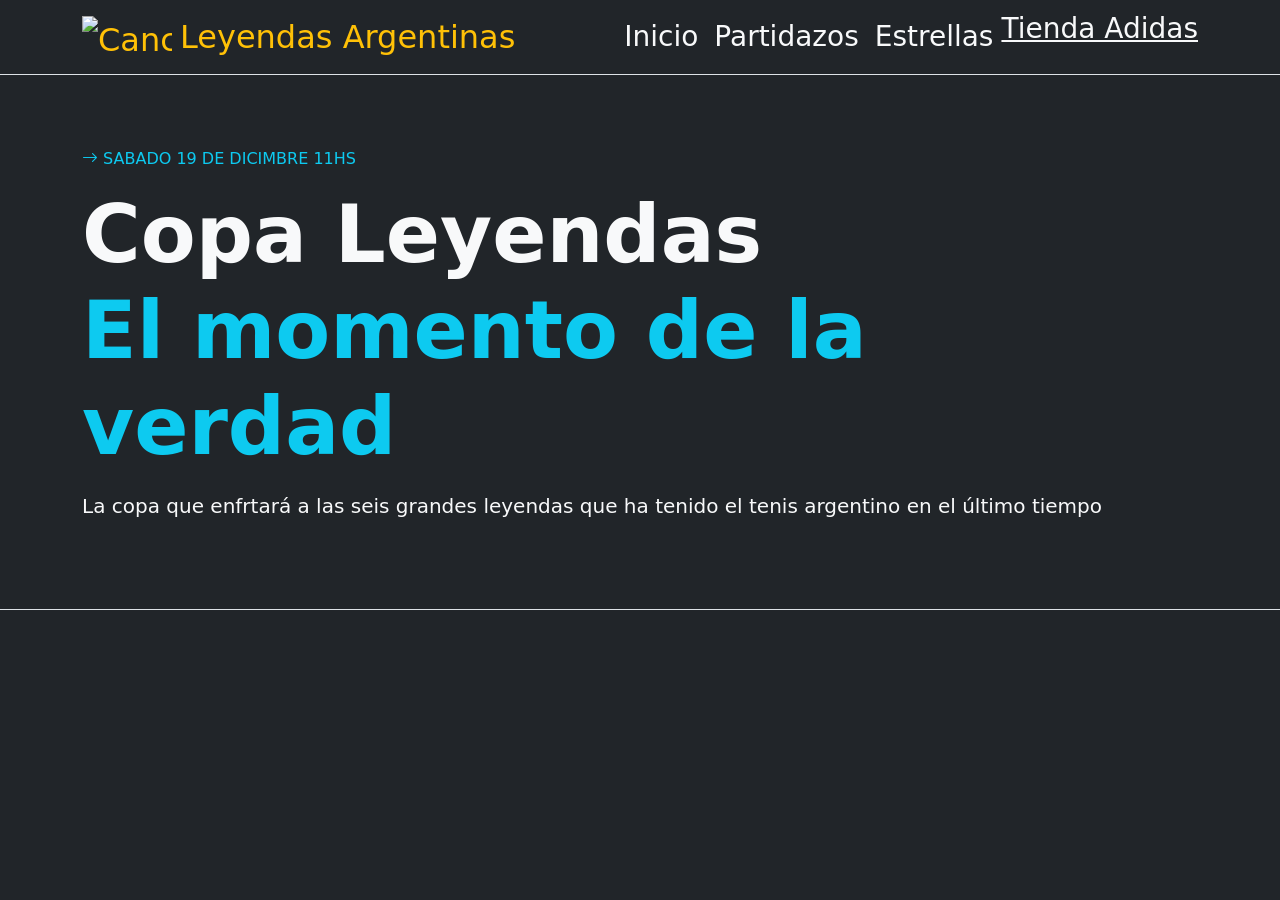
==== index.html @ 6a98c850 "version" ====
<!DOCTYPE html>
<html lang="en">
<head>
    <meta charset="UTF-8">
    <meta name="viewport" content="width=device-width, initial-scale=1.0">
    <title>Document</title>

    <link rel="stylesheet" href="https://cdn.jsdelivr.net/npm/bootstrap@5.3.9/dist/css/bootstrap.min.css">

   <link rel="stylesheet" href="https://cdn.jsdelivr.net/npm/bootstrap-icons@1.13.2/font/bootstrap-icons.min.css">

    <script src="https://cdn.jsdelivr.net/npm/bootstrap@5.3.9/dist/js/bootstrap.bundle.min.js"></script>



    <link rel="stylesheet" href="css/estilos.css">
</head>


<body class="bg-dark">
    <nav class=" fs-3 navbar navbar-expand-lg border-bottom ">

        <div class="container">
            <a  id="leyendas"  class="fs-2 text-warning navbar-brand  d-flex align-items-center gap-2"href="#">
                <img src="img/canchita.jpg" alt="Cancha de tenis de Copa Leyendas" width="90" height="42">
                Leyendas Argentinas
            </a>
             <button
          class="navbar-toggler"
          type="button"
          data-bs-toggle="collapse"
          data-bs-target="#mi-menu"
        >
          <span class="navbar-toggler-icon"></span>
        </button>

        <div class=" collapse navbar-collapse" id="mi-menu">
          <ul class="navbar-nav ms-auto">
            <li class="nav-item">
              <a class="nav-link active text-light" href="#">Inicio</a>
            </li>
            <li class="nav-item">
              <a class="nav-link text-light" href="#contexto">Partidazos</a>
            </li>
            <li class="nav-item text-light">
              <a class="nav-link text-light" href="#detalles-tenista">Estrellas</a>
            </li>
            <li class="nav-item">
                <a class="text-light" href="https://www.adidas.com.ar/tenis" target="_blank">Tienda Adidas</a>
            </li>
          </ul>
        </div>




        </div>
    </nav>

    <header class="border-bottom h-100 py-5 mb-5">
        <div class="container py-4 text-light">
            <p class="text-uppercase text-info"><i class="bi bi-arrow-right"></i> Sabado 19 de Dicimbre 11hs</p>
            <h1 class=" display-1 fw-bold mb-3 ">Copa Leyendas<span class="d-block text-info">El momento de la verdad</span></h1>
            <p class="lead" mb-0>La copa que enfrtará a las seis grandes leyendas que ha tenido el tenis argentino en el último tiempo</p>
        </div>

    </header>

    <main>




    </main>


    <script src="js/codigo.js"></script>
</body>
</html>
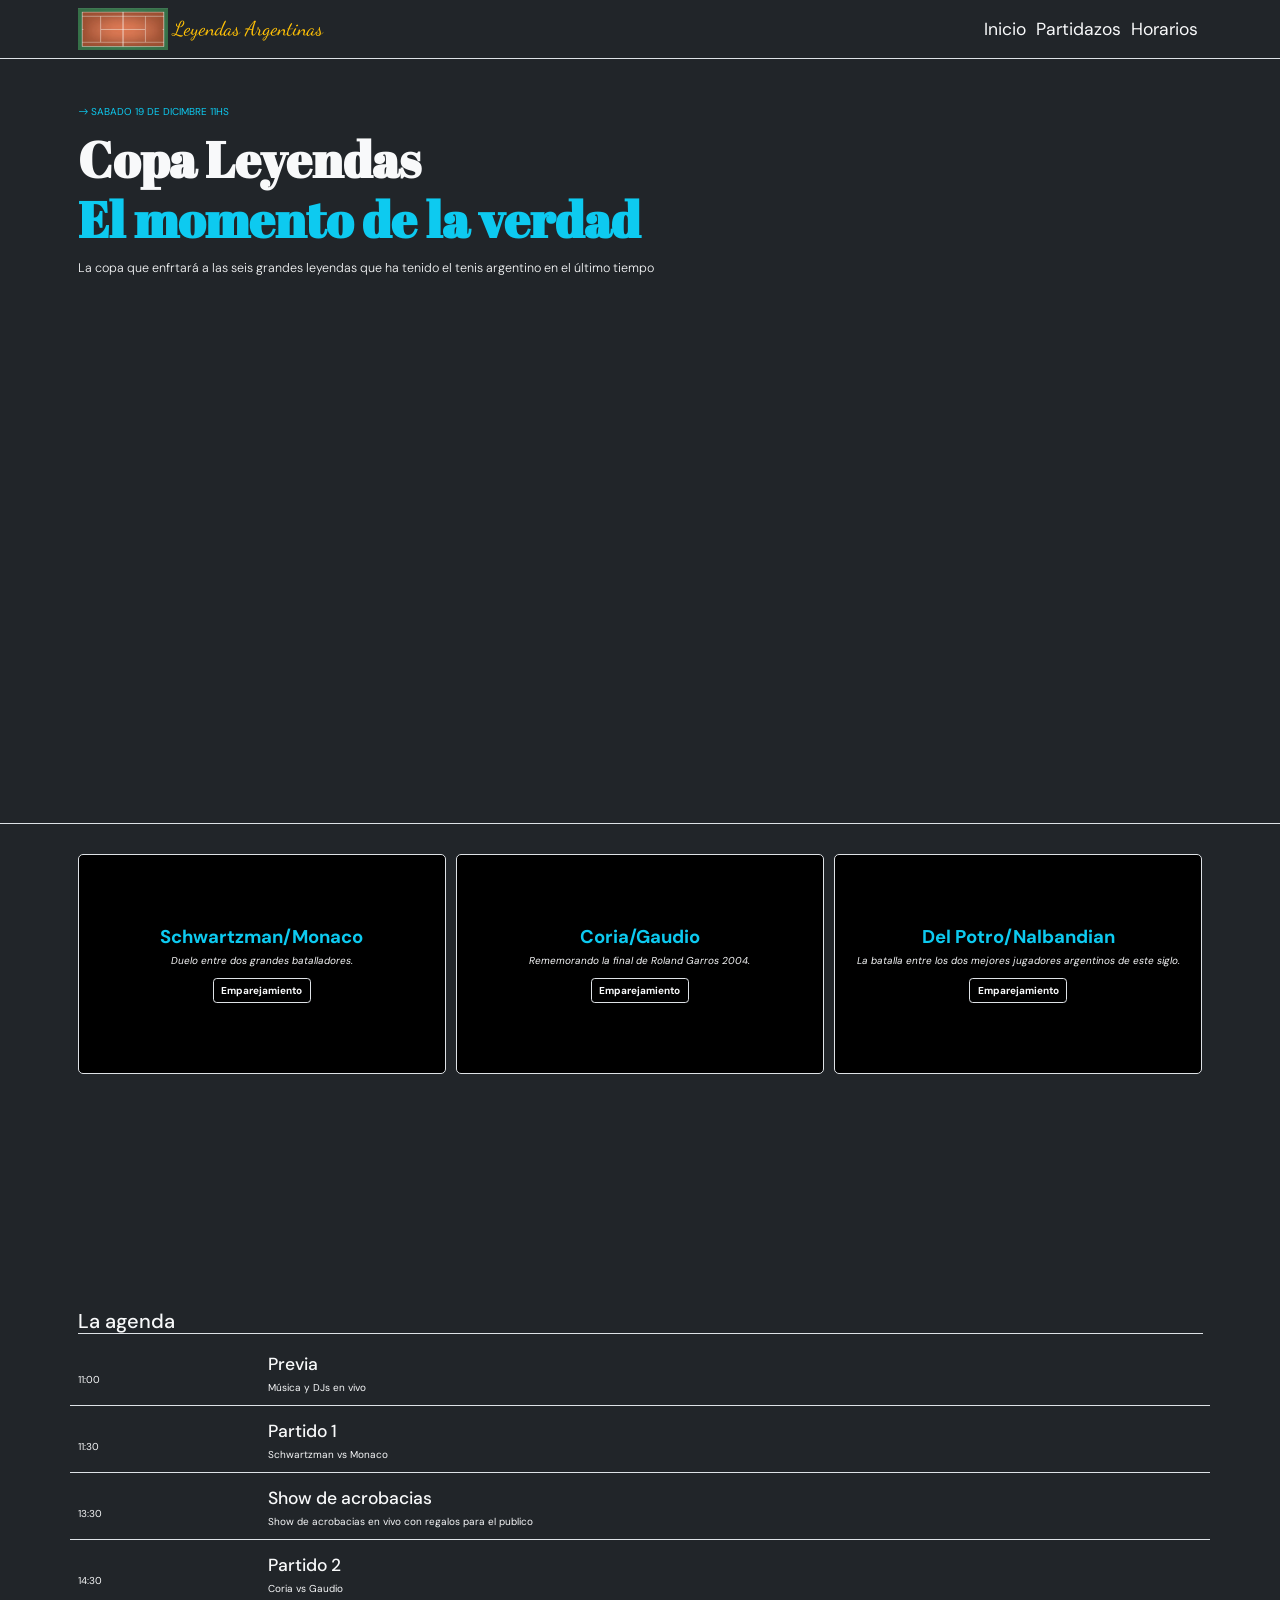
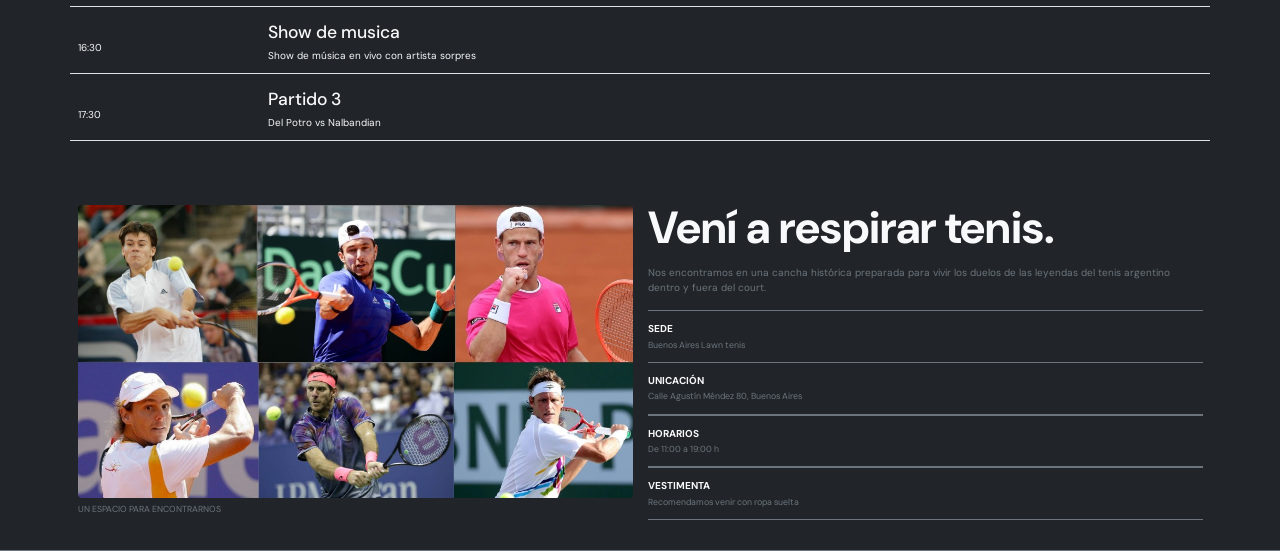
==== commit 6255db8d: "2" ====
--- a/index.html
+++ b/index.html
@@ -40,14 +40,12 @@
               <a class="nav-link active text-light" href="#">Inicio</a>
             </li>
             <li class="nav-item">
-              <a class="nav-link text-light" href="#contexto">Partidazos</a>
+              <a class="nav-link text-light" href="#emparejamientos">Partidazos</a>
             </li>
             <li class="nav-item text-light">
-              <a class="nav-link text-light" href="#detalles-tenista">Estrellas</a>
+              <a class="nav-link text-light" href="#agenda">Horarios</a>
             </li>
-            <li class="nav-item">
-                <a class="text-light" href="https://www.adidas.com.ar/tenis" target="_blank">Tienda Adidas</a>
-            </li>
+           
           </ul>
         </div>
 
@@ -67,11 +65,128 @@
     </header>
 
     <main>
+  <section>
+    <div id="agenda" class="container cartas">
+      <div id="partidazos" class="row g-3">
+      
+      </div>
+    </div>
+  </section>
+  <section class="container py-4 text-light">
+  <div class="row align-items-center mb-4 ">
+    <div class="col-12">
+      <h2 class="border-bottom">La agenda</h2>
+    </div>
+  </div>
+
+  <div class="row align-items-center mb-4 border-bottom">
+    <div class="col-4 col-md-2">11:00</div>
+    <div class="col-8 col-md-10">
+      <h3>Previa</h3>
+      <p>Música y DJs en vivo</p>
+
+    </div>
+    
+  </div>
+  <div class="row align-items-center mb-4 border-bottom">
+    <div class="col-4 col-md-2">11:30</div>
+    <div class="col-8 col-md-10">
+      <h3>Partido 1</h3>
+      <p>Schwartzman vs Monaco</p>
+
+    </div>
+    
+  </div>
+  <div class="row align-items-center mb-4 border-bottom">
+    <div class="col-4 col-md-2">13:30</div>
+    <div class="col-8 col-md-10">
+      <h3>Show de acrobacias</h3>
+      <p>Show de acrobacias en vivo con regalos para el publico</p>
+
+    </div>
+    
+  </div>
+  <div class="row align-items-center mb-4 border-bottom">
+    <div class="col-4 col-md-2">14:30</div>
+    <div class="col-8 col-md-10">
+      <h3>Partido 2</h3>
+      <p>Coria vs Gaudio</p>
+
+    </div>
+    </div>
+    <div class="row align-items-center mb-4 border-bottom">
+    <div class="col-4 col-md-2">16:30</div>
+    <div class="col-8 col-md-10">
+      <h3>Show de musica</h3>
+      <p>Show de música en vivo con artista sorpres</p>
+
+    </div>
+    </div>
+    <div class="row align-items-center mb-4 border-bottom">
+    <div class="col-4 col-md-2">17:30</div>
+    <div class="col-8 col-md-10">
+      <h3>Partido 3</h3>
+      <p>Del Potro vs Nalbandian</p>
+
+    </div>
+    </div>
+    
+  </div>
+</section>
+
+<section class="border-bottom border-secondary py-5">
+  <div class="container">
+    <div class="row g-4 align-items-center">
+     
+      <div class="col-12 col-lg-6">
+        <img
+          src="img/tenistas.jpg"
+          alt="Leyendas del tenis argentino en Copa Leyendas"
+          class="img-fluid rounded w-100"
+        >
+        <p class="text-secondary small text-uppercase mt-2 mb-0">
+          Un espacio para encontrarnos
+        </p>
+      </div>
+
+      
+      <div class="col-12 col-lg-6 d-flex flex-column">
+       
+        <h2 class="display-2 fw-bold text-light  mb-3">
+          Vení a respirar <span class="texto-cyan-200">tenis.</span>
+        </h2>
+        <p class="text-secondary mb-4">
+          Nos encontramos en una cancha histórica preparada para vivir los duelos de las leyendas del tenis argentino dentro y fuera del court.
+        </p>
+
+        <div class="d-flex flex-column">
+          <div class="border-top border-secondary py-3">
+            <p class="fw-bold text-uppercase text-light mb-1">Sede</p>
+            <p class="text-secondary small mb-0">Buenos Aires Lawn tenis</p>
+          </div>
+
+          <div class="border-top border-bottom border-secondary py-3">
+            <p class="fw-bold text-uppercase text-light mb-1">Unicación</p>
+            <p class="text-secondary small mb-0">Calle Agustín Méndez 80, Buenos Aires</p>
+          </div>
+          <div class="border-top border-bottom border-secondary py-3">
+            <p class="fw-bold text-uppercase text-light mb-1">Horarios</p>
+            <p class="text-secondary small mb-0">De 11:00 a 19:00 h</p>
+          </div>
+          <div class="border-top border-bottom border-secondary py-3">
+            <p class="fw-bold text-uppercase text-light mb-1">Vestimenta</p>
+            <p class="text-secondary small mb-0">Recomendamos venir con ropa suelta</p>
+          </div>
+        </div>
+      </div>
+    </div>
+  </div>
+</section>
 
 
 
 
-    </main>
+</main>
 
 
     <script src="js/codigo.js"></script>
--- a/css/estilos.css
+++ b/css/estilos.css
@@ -0,0 +1,47 @@
+@import url('https://fonts.googleapis.com/css2?family=Abril+Fatface&family=DM+Sans:opsz,wght@9..40,100..1000&family=Dancing+Script:wght@400..700&display=swap');
+
+:root {  }
+
+html {
+    font-size: 10px;
+}
+
+#leyendas{
+    font-family:"Dancing Script", cursive;
+}
+
+body { 
+    font-family: "DM Sans", sans-serif;
+}
+
+header{
+    min-height: 85vh;
+}
+
+h1 {
+    font-size: 6rem;
+    font-family: "Abril Fatface", serif;
+}
+.cartas{
+    min-height: 50vh;
+}
+.tarjeta-duelo {
+  min-height: 220px;
+}
+
+.titulo-duelo {
+  font-size: 1.85rem;
+}
+
+.btn.btn-emparejamiento {
+  background-color: transparent;
+  color:white;
+  border: 1px solid white;
+  transition: background-color 0.3s ease;
+}
+
+.btn.btn-emparejamiento:hover {
+  background-color: #9eeaf9;
+  color: #000000;
+
+}
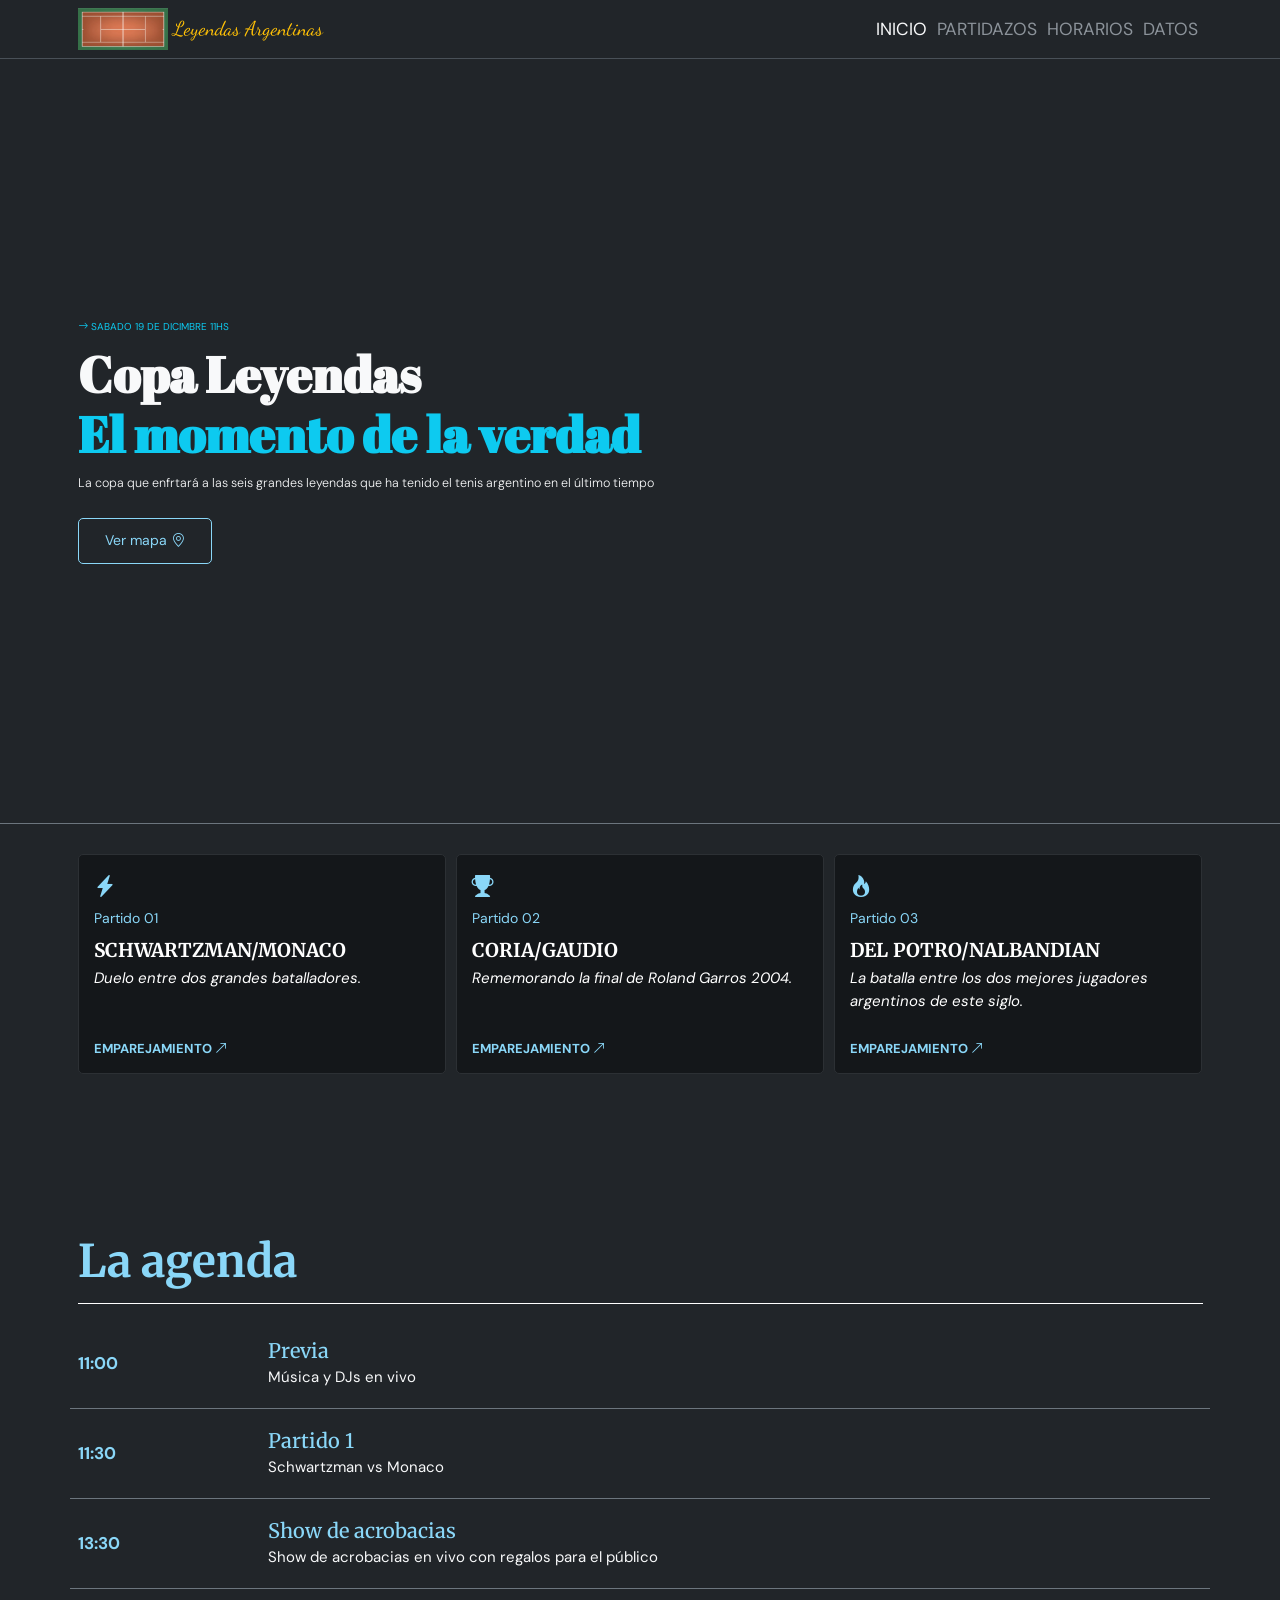
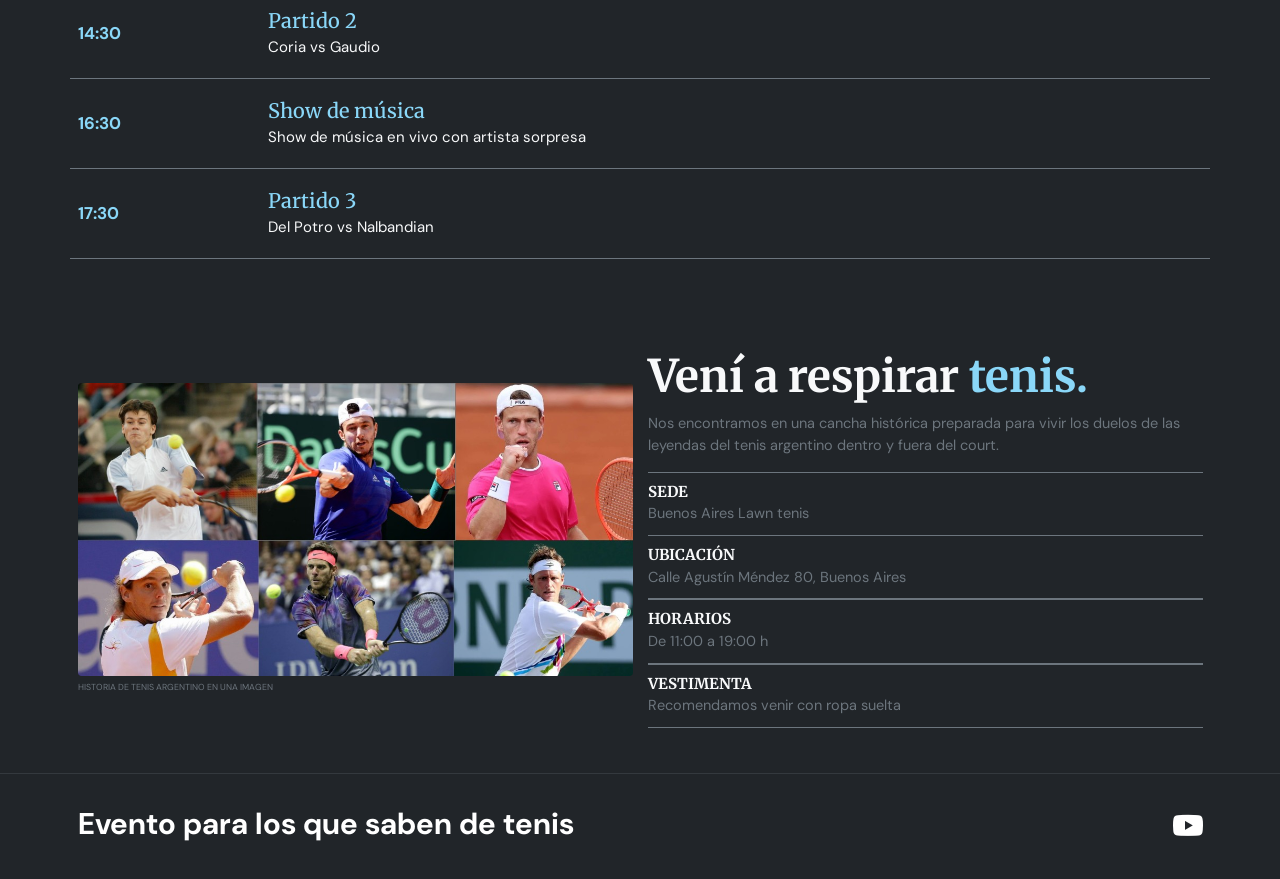
==== commit 82b21c97: "v3" ====
--- a/index.html
+++ b/index.html
@@ -3,7 +3,7 @@
 <head>
     <meta charset="UTF-8">
     <meta name="viewport" content="width=device-width, initial-scale=1.0">
-    <title>Document</title>
+    <title>Copa Leyendas</title>
 
     <link rel="stylesheet" href="https://cdn.jsdelivr.net/npm/bootstrap@5.3.9/dist/css/bootstrap.min.css">
 
@@ -18,21 +18,16 @@
 
 
 <body class="bg-dark">
-    <nav class=" fs-3 navbar navbar-expand-lg border-bottom ">
+    <nav class=" fs-3 navbar navbar-expand-md border-bottom" data-bs-theme="dark">
 
         <div class="container">
             <a  id="leyendas"  class="fs-2 text-warning navbar-brand  d-flex align-items-center gap-2"href="#">
                 <img src="img/canchita.jpg" alt="Cancha de tenis de Copa Leyendas" width="90" height="42">
                 Leyendas Argentinas
             </a>
-             <button
-          class="navbar-toggler"
-          type="button"
-          data-bs-toggle="collapse"
-          data-bs-target="#mi-menu"
-        >
-          <span class="navbar-toggler-icon"></span>
-        </button>
+            <button class="navbar-toggler" type="button" data-bs-toggle="collapse" data-bs-target="#mi-menu">
+      <span class="navbar-toggler-icon"></span>
+    </button>
 
         <div class=" collapse navbar-collapse" id="mi-menu">
           <ul class="navbar-nav ms-auto">
@@ -40,10 +35,14 @@
               <a class="nav-link active text-light" href="#">Inicio</a>
             </li>
             <li class="nav-item">
-              <a class="nav-link text-light" href="#emparejamientos">Partidazos</a>
-            </li>
-            <li class="nav-item text-light">
-              <a class="nav-link text-light" href="#agenda">Horarios</a>
+                <a class="nav-link link-menu" href="#emparejamientos">Partidazos</a>
+            </li>
+            <li class="nav-item">
+                    <a class="nav-link link-menu" href="#agenda">Horarios</a>
+            </li>
+
+            <li class="nav-item">
+                    <a class="nav-link link-menu" href="#Ultimo">Datos</a>
             </li>
            
           </ul>
@@ -55,87 +54,87 @@
         </div>
     </nav>
 
-    <header class="border-bottom h-100 py-5 mb-5">
+    <header class="d-flex align-items-center border-bottom py-5 mb-5 border-bottom border-secondary">
         <div class="container py-4 text-light">
             <p class="text-uppercase text-info"><i class="bi bi-arrow-right"></i> Sabado 19 de Dicimbre 11hs</p>
             <h1 class=" display-1 fw-bold mb-3 ">Copa Leyendas<span class="d-block text-info">El momento de la verdad</span></h1>
-            <p class="lead" mb-0>La copa que enfrtará a las seis grandes leyendas que ha tenido el tenis argentino en el último tiempo</p>
+            <p class="lead" text-light mb-0>La copa que enfrtará a las seis grandes leyendas que ha tenido el tenis argentino en el último tiempo</p>
+            <a href="mapa.html" target="_blank" class="btn btn-mapa  mt-4">Ver mapa <i class="bi bi-geo-alt"></i>
+    </a>
         </div>
 
     </header>
 
     <main>
-  <section>
-    <div id="agenda" class="container cartas">
+
+        
+  <section id="emparejamientos">
+    <div  class="container cartas">
       <div id="partidazos" class="row g-3">
       
       </div>
     </div>
   </section>
-  <section class="container py-4 text-light">
-  <div class="row align-items-center mb-4 ">
+
+
+ <section id="agenda" class="container py-5 mb-5 text-light">
+  <div class="row align-items-center mb-4">
     <div class="col-12">
-      <h2 class="border-bottom">La agenda</h2>
-    </div>
-  </div>
-
-  <div class="row align-items-center mb-4 border-bottom">
-    <div class="col-4 col-md-2">11:00</div>
-    <div class="col-8 col-md-10">
-      <h3>Previa</h3>
-      <p>Música y DJs en vivo</p>
-
-    </div>
-    
-  </div>
-  <div class="row align-items-center mb-4 border-bottom">
-    <div class="col-4 col-md-2">11:30</div>
-    <div class="col-8 col-md-10">
-      <h3>Partido 1</h3>
-      <p>Schwartzman vs Monaco</p>
-
-    </div>
-    
-  </div>
-  <div class="row align-items-center mb-4 border-bottom">
-    <div class="col-4 col-md-2">13:30</div>
-    <div class="col-8 col-md-10">
-      <h3>Show de acrobacias</h3>
-      <p>Show de acrobacias en vivo con regalos para el publico</p>
-
-    </div>
-    
-  </div>
-  <div class="row align-items-center mb-4 border-bottom">
-    <div class="col-4 col-md-2">14:30</div>
-    <div class="col-8 col-md-10">
-      <h3>Partido 2</h3>
-      <p>Coria vs Gaudio</p>
-
-    </div>
-    </div>
-    <div class="row align-items-center mb-4 border-bottom">
-    <div class="col-4 col-md-2">16:30</div>
-    <div class="col-8 col-md-10">
-      <h3>Show de musica</h3>
-      <p>Show de música en vivo con artista sorpres</p>
-
-    </div>
-    </div>
-    <div class="row align-items-center mb-4 border-bottom">
-    <div class="col-4 col-md-2">17:30</div>
-    <div class="col-8 col-md-10">
-      <h3>Partido 3</h3>
-      <p>Del Potro vs Nalbandian</p>
-
-    </div>
-    </div>
-    
+      <h2 class="title-agenda display-2 fw-bold border-bottom border-info pb-4 mb-0">La agenda</h2>
+    </div>
+  </div>
+
+  <div class="agenda-row row align-items-center py-3 border-bottom border-secondary">
+    <div class="agenda-time col-4 col-md-2 fw-bold">11:00</div>
+    <div class="col-8 col-md-10">
+      <h3 class="agenda-name mb-1">Previa</h3>
+      <p class="agenda-desc mb-0">Música y DJs en vivo</p>
+    </div>
+  </div>
+
+  <div class="agenda-row row align-items-center py-3 border-bottom border-secondary">
+    <div class="agenda-time col-4 col-md-2 fw-bold">11:30</div>
+    <div class="col-8 col-md-10">
+      <h3 class="agenda-name mb-1">Partido 1</h3>
+      <p class="agenda-desc mb-0">Schwartzman vs Monaco</p>
+    </div>
+  </div>
+
+  <div class="agenda-row row align-items-center py-3 border-bottom border-secondary">
+    <div class="agenda-time col-4 col-md-2 fw-bold">13:30</div>
+    <div class="col-8 col-md-10">
+      <h3 class="agenda-name mb-1">Show de acrobacias</h3>
+      <p class="agenda-desc mb-0">Show de acrobacias en vivo con regalos para el público</p>
+    </div>
+  </div>
+
+  <div class="agenda-row row align-items-center py-3 border-bottom border-secondary">
+    <div class="agenda-time col-4 col-md-2 fw-bold">14:30</div>
+    <div class="col-8 col-md-10">
+      <h3 class="agenda-name mb-1">Partido 2</h3>
+      <p class="agenda-desc mb-0">Coria vs Gaudio</p>
+    </div>
+  </div>
+
+  <div class="agenda-row row align-items-center py-3 border-bottom border-secondary">
+    <div class="agenda-time col-4 col-md-2 fw-bold">16:30</div>
+    <div class="col-8 col-md-10">
+      <h3 class="agenda-name mb-1">Show de música</h3>
+      <p class="agenda-desc mb-0">Show de música en vivo con artista sorpresa</p>
+    </div>
+  </div>
+
+  <div class="agenda-row row align-items-center py-3 border-bottom border-secondary">
+    <div class="agenda-time col-4 col-md-2 fw-bold">17:30</div>
+    <div class="col-8 col-md-10">
+      <h3 class="agenda-name mb-1">Partido 3</h3>
+      <p class="agenda-desc mb-0">Del Potro vs Nalbandian</p>
+    </div>
   </div>
 </section>
 
-<section class="border-bottom border-secondary py-5">
-  <div class="container">
+<section id="Ultimo" class=" py-5">
+  <div class=" container">
     <div class="row g-4 align-items-center">
      
       <div class="col-12 col-lg-6">
@@ -145,7 +144,7 @@
           class="img-fluid rounded w-100"
         >
         <p class="text-secondary small text-uppercase mt-2 mb-0">
-          Un espacio para encontrarnos
+          Historia de tenis argentino en una imagen
         </p>
       </div>
 
@@ -155,27 +154,27 @@
         <h2 class="display-2 fw-bold text-light  mb-3">
           Vení a respirar <span class="texto-cyan-200">tenis.</span>
         </h2>
-        <p class="text-secondary mb-4">
+        <p class="data text-secondary mb-4">
           Nos encontramos en una cancha histórica preparada para vivir los duelos de las leyendas del tenis argentino dentro y fuera del court.
         </p>
 
         <div class="d-flex flex-column">
-          <div class="border-top border-secondary py-3">
-            <p class="fw-bold text-uppercase text-light mb-1">Sede</p>
-            <p class="text-secondary small mb-0">Buenos Aires Lawn tenis</p>
+          <div class=" border-top border-secondary py-3">
+            <h3 class="dato-titulo fw-bold text-uppercase text-light mb-1">Sede</h3>
+            <p class="data text-secondary small mb-0">Buenos Aires Lawn tenis</p>
           </div>
 
           <div class="border-top border-bottom border-secondary py-3">
-            <p class="fw-bold text-uppercase text-light mb-1">Unicación</p>
-            <p class="text-secondary small mb-0">Calle Agustín Méndez 80, Buenos Aires</p>
+            <h3 class="dato-titulo fw-bold text-uppercase text-light mb-1">Ubicación</h3>
+            <p class="data text-secondary small mb-0">Calle Agustín Méndez 80, Buenos Aires</p>
           </div>
           <div class="border-top border-bottom border-secondary py-3">
-            <p class="fw-bold text-uppercase text-light mb-1">Horarios</p>
-            <p class="text-secondary small mb-0">De 11:00 a 19:00 h</p>
+            <h3 class="dato-titulo fw-bold text-uppercase text-light mb-1">Horarios</h3>
+            <p class="data text-secondary small mb-0">De 11:00 a 19:00 h</p>
           </div>
           <div class="border-top border-bottom border-secondary py-3">
-            <p class="fw-bold text-uppercase text-light mb-1">Vestimenta</p>
-            <p class="text-secondary small mb-0">Recomendamos venir con ropa suelta</p>
+            <h3 class="dato-titulo fw-bold text-uppercase text-light mb-1">Vestimenta</h3>
+            <p class="data text-secondary small mb-0">Recomendamos venir con ropa suelta</p>
           </div>
         </div>
       </div>
@@ -184,6 +183,21 @@
 </section>
 
 
+  <footer class="py-5 border-top border-secondary border-opacity-25 mt-4">
+        <div class="container">
+            <div class="row align-items-center gy-3">
+                <div class="col-md-6">
+                    <div class="d-flex align-items-center gap-2 mb-2">
+                        <span class="display-5 fw-bold text-white">Evento para los que saben de tenis</span>
+                    </div>
+                   
+                </div>
+                <div class="col-md-6 d-flex justify-content-md-end gap-4">
+                    <a href="https://www.youtube.com/c/ATPTour/videos" target="_blank" class="link-youtube"> <i class="bi bi-youtube"></i> </a>
+                </div>
+            </div>
+        </div>
+    </footer>
 
 
 </main>
--- a/css/estilos.css
+++ b/css/estilos.css
@@ -1,6 +1,13 @@
-@import url('https://fonts.googleapis.com/css2?family=Abril+Fatface&family=DM+Sans:opsz,wght@9..40,100..1000&family=Dancing+Script:wght@400..700&display=swap');
+@import url('https://fonts.googleapis.com/css2?family=Abril+Fatface&family=DM+Sans:ital,opsz,wght@0,9..40,100..1000;1,9..40,100..1000&family=Dancing+Script:wght@400..700&family=Merriweather:ital,opsz,wght@0,18..144,300..900;1,18..144,300..900&display=swap');
 
-:root {  }
+:root { 
+    --black: #14171a;
+    --grey:#2c3034;
+    --sec: #8c939a;
+    --celeston: #8ad7f8;
+    --claro: white;
+    --youtube: red;
+ }
 
 html {
     font-size: 10px;
@@ -10,38 +17,164 @@
     font-family:"Dancing Script", cursive;
 }
 
+h1 {
+    font-size: 6rem;
+    font-family: "Abril Fatface", serif;
+    font-weight: 400;
+}
+
+h2, h3 {
+     font-family: "Merriweather", serif;
+     color: var(--celeston);
+}
+
+
+.nav-link {
+  text-transform: uppercase;
+  font-size: 1em;
+}
+
+.link-menu {
+  color: var(--sec);
+  transition: color 0.25s ease;
+}
+
+.link-menu:hover {
+  color: var(--claro);
+}
+
+header {
+  min-height: 85vh;
+  display: flex;
+  align-items: center;
+}
+
+header .container {
+  width: 100%;
+}
+
+
+.btn-mapa {
+ background-color: transparent;
+  color: var(--celeston);
+  border: 0.125rem solid var(--celeston);
+  border-radius: 0.5rem;
+  padding: 1.15rem 2.6rem;
+  font-size: 1.4rem;
+
+}
+
+.btn-mapa:hover {
+  background-color: var(--celeston);
+  color: var(--claro);
+ 
+}
+
 body { 
     font-family: "DM Sans", sans-serif;
 }
 
-header{
-    min-height: 85vh;
+
+.cartas{
+    min-height: 40vh;
 }
 
-h1 {
-    font-size: 6rem;
-    font-family: "Abril Fatface", serif;
-}
-.cartas{
-    min-height: 50vh;
-}
+
 .tarjeta-duelo {
+  background-color: var(--black);
+  border: 1px solid var(--grey);
+  transition: border-color 0.25s ease, background-color 0.25s ease;
   min-height: 220px;
 }
 
-.titulo-duelo {
-  font-size: 1.85rem;
+.tarjeta-duelo:hover {
+  border-color: var(--celeston);
+  background-color: var(--grey);
 }
 
-.btn.btn-emparejamiento {
-  background-color: transparent;
-  color:white;
-  border: 1px solid white;
-  transition: background-color 0.3s ease;
+.icono-duelo {
+  font-size: 2.2rem;
+  color: var(--celeston);
 }
 
-.btn.btn-emparejamiento:hover {
-  background-color: #9eeaf9;
-  color: #000000;
+.numero-duelo {
+  font-size: 1.4rem;
+  color: var(--celeston);
+}
 
+.titulo-duelo {
+  font-size: 1.9rem;
+  color: var(--claro) !important;
+}
+
+.descripcion-duelo {
+  font-size: 1.5rem;
+  color: var(--claro);
+}
+
+.link-emparejamiento {
+  font-size: 1.3rem;
+  color: var(--celeston);
+  transition: color 0.25s ease;
+}
+
+.link-emparejamiento:hover {
+  color: var(--claro);
+}
+
+.title-agenda {
+    font-family: "Merriweather", serif;
+     color: var(--celeston);
+     border-color: var(--claro) !important;
+}
+
+.agenda-time {
+  font-size: 1.7rem;
+  color: var(--celeston);
+}
+
+.agenda-name {
+  font-size: 2rem;
+}
+
+.agenda-row {
+  background-color: transparent;
+  transition: background-color 0.25s ease;
+  min-height: 10vh;
+}
+
+.agenda-row:hover {
+  background-color: var(--grey);
+}
+
+.agenda-desc {
+    font-size: 1.5rem;
+}
+
+#Ultimo .texto-cyan-200 {
+  color: var(--celeston);
+}
+
+.dato-titulo {
+  font-size: 1.5rem;
+  
+}
+
+
+.data {
+  font-size: 1.45rem;
+  transition: color 0.25s ease;
+  
+}
+
+
+
+.link-youtube {
+  color: var(--claro);
+  font-size: 3rem;
+  transition: color 0.3s ease;
+}
+
+.link-youtube:hover {
+  color: var(--youtube);
 }
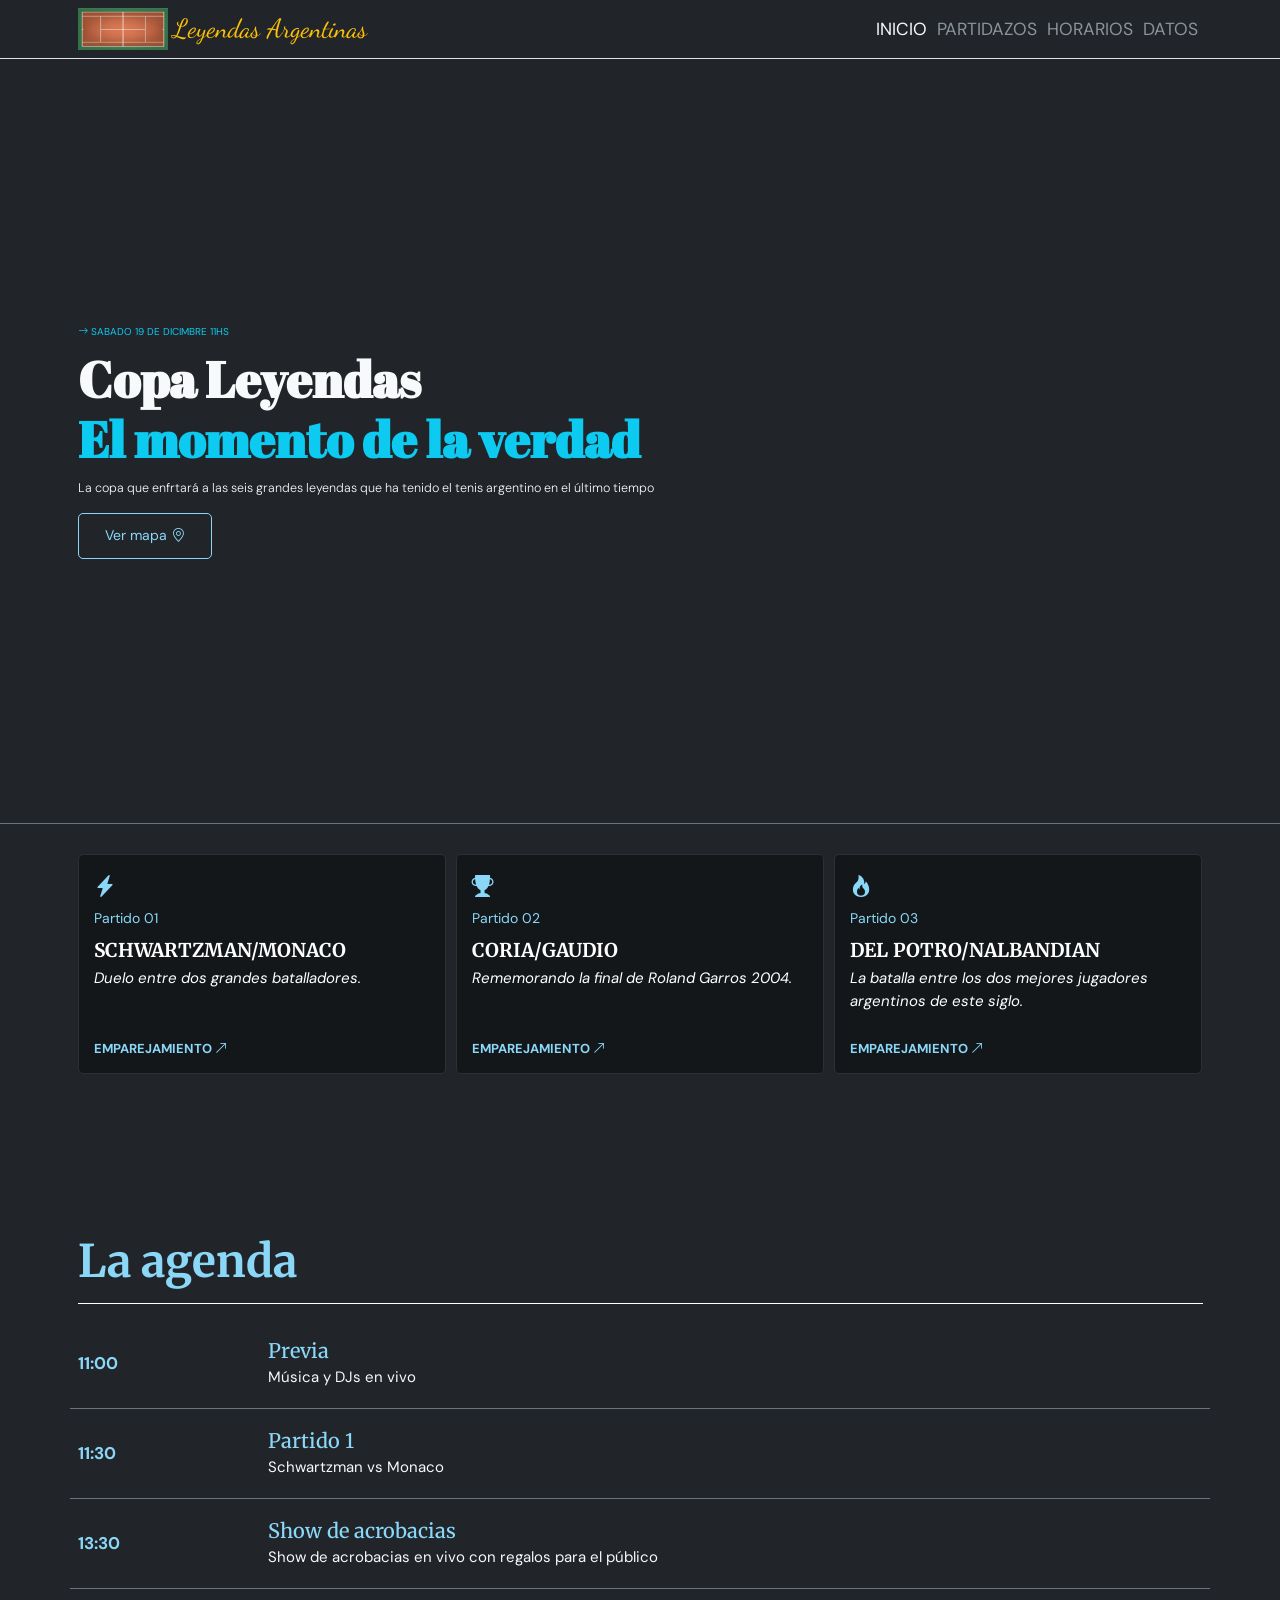
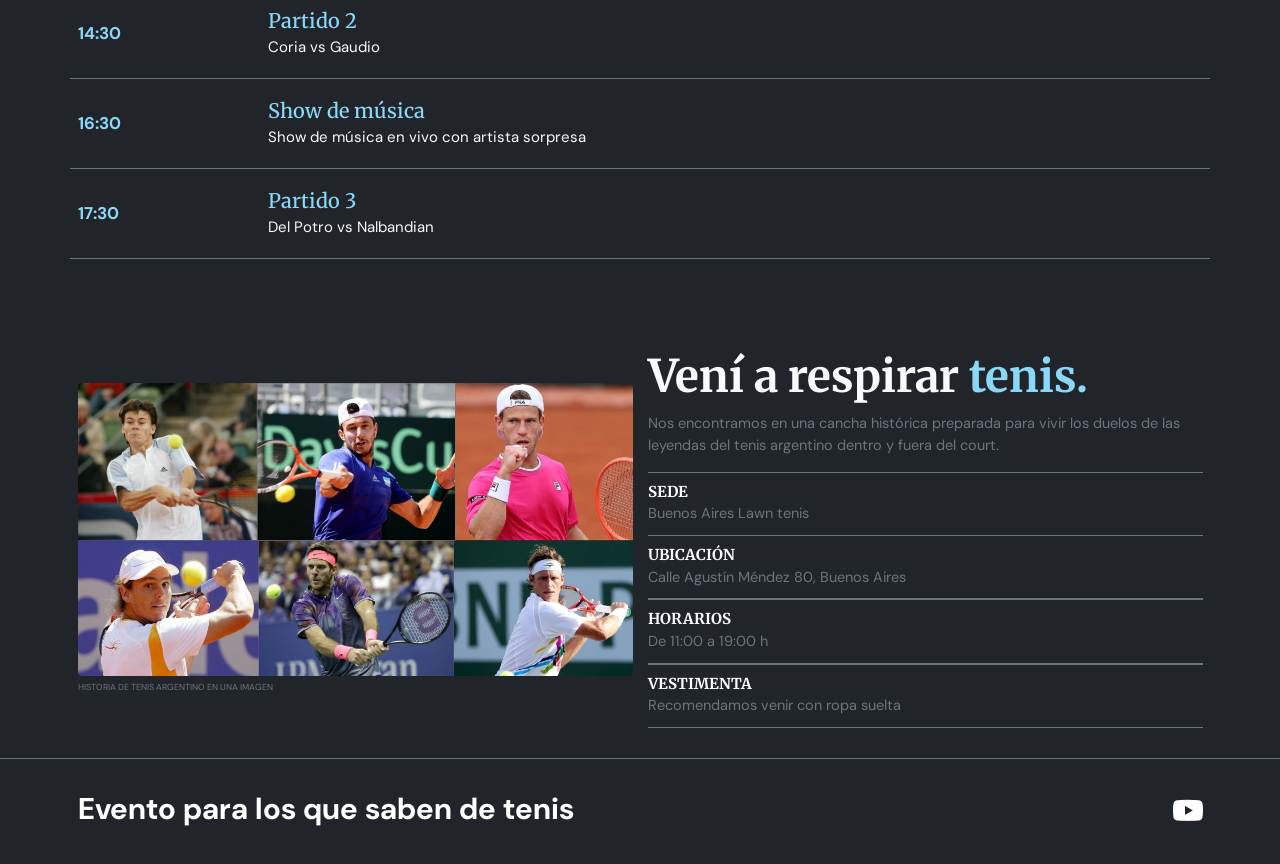
==== commit 0f55b6be: "v4" ====
--- a/index.html
+++ b/index.html
@@ -18,10 +18,10 @@
 
 
 <body class="bg-dark">
-    <nav class=" fs-3 navbar navbar-expand-md border-bottom" data-bs-theme="dark">
+    <nav class=" fs-3  navbar  navbar-expand-lg navbar-dark border-bottom">
 
         <div class="container">
-            <a  id="leyendas"  class="fs-2 text-warning navbar-brand  d-flex align-items-center gap-2"href="#">
+            <a  id="leyendas"  class=" text-warning navbar-brand  d-flex align-items-center gap-2" href="#">
                 <img src="img/canchita.jpg" alt="Cancha de tenis de Copa Leyendas" width="90" height="42">
                 Leyendas Argentinas
             </a>
@@ -58,7 +58,7 @@
         <div class="container py-4 text-light">
             <p class="text-uppercase text-info"><i class="bi bi-arrow-right"></i> Sabado 19 de Dicimbre 11hs</p>
             <h1 class=" display-1 fw-bold mb-3 ">Copa Leyendas<span class="d-block text-info">El momento de la verdad</span></h1>
-            <p class="lead" text-light mb-0>La copa que enfrtará a las seis grandes leyendas que ha tenido el tenis argentino en el último tiempo</p>
+            <p class="lead text-light mb-0">La copa que enfrtará a las seis grandes leyendas que ha tenido el tenis argentino en el último tiempo</p>
             <a href="mapa.html" target="_blank" class="btn btn-mapa  mt-4">Ver mapa <i class="bi bi-geo-alt"></i>
     </a>
         </div>
@@ -183,7 +183,13 @@
 </section>
 
 
-  <footer class="py-5 border-top border-secondary border-opacity-25 mt-4">
+  
+
+
+</main>
+
+
+<footer class="py-5 border-top border-secondary">
         <div class="container">
             <div class="row align-items-center gy-3">
                 <div class="col-md-6">
@@ -199,10 +205,6 @@
         </div>
     </footer>
 
-
-</main>
-
-
     <script src="js/codigo.js"></script>
 </body>
 </html>
--- a/css/estilos.css
+++ b/css/estilos.css
@@ -15,6 +15,7 @@
 
 #leyendas{
     font-family:"Dancing Script", cursive;
+    font-size: 1.5em;
 }
 
 h1 {
@@ -31,7 +32,7 @@
 
 .nav-link {
   text-transform: uppercase;
-  font-size: 1em;
+ font-size: 1em;
 }
 
 .link-menu {
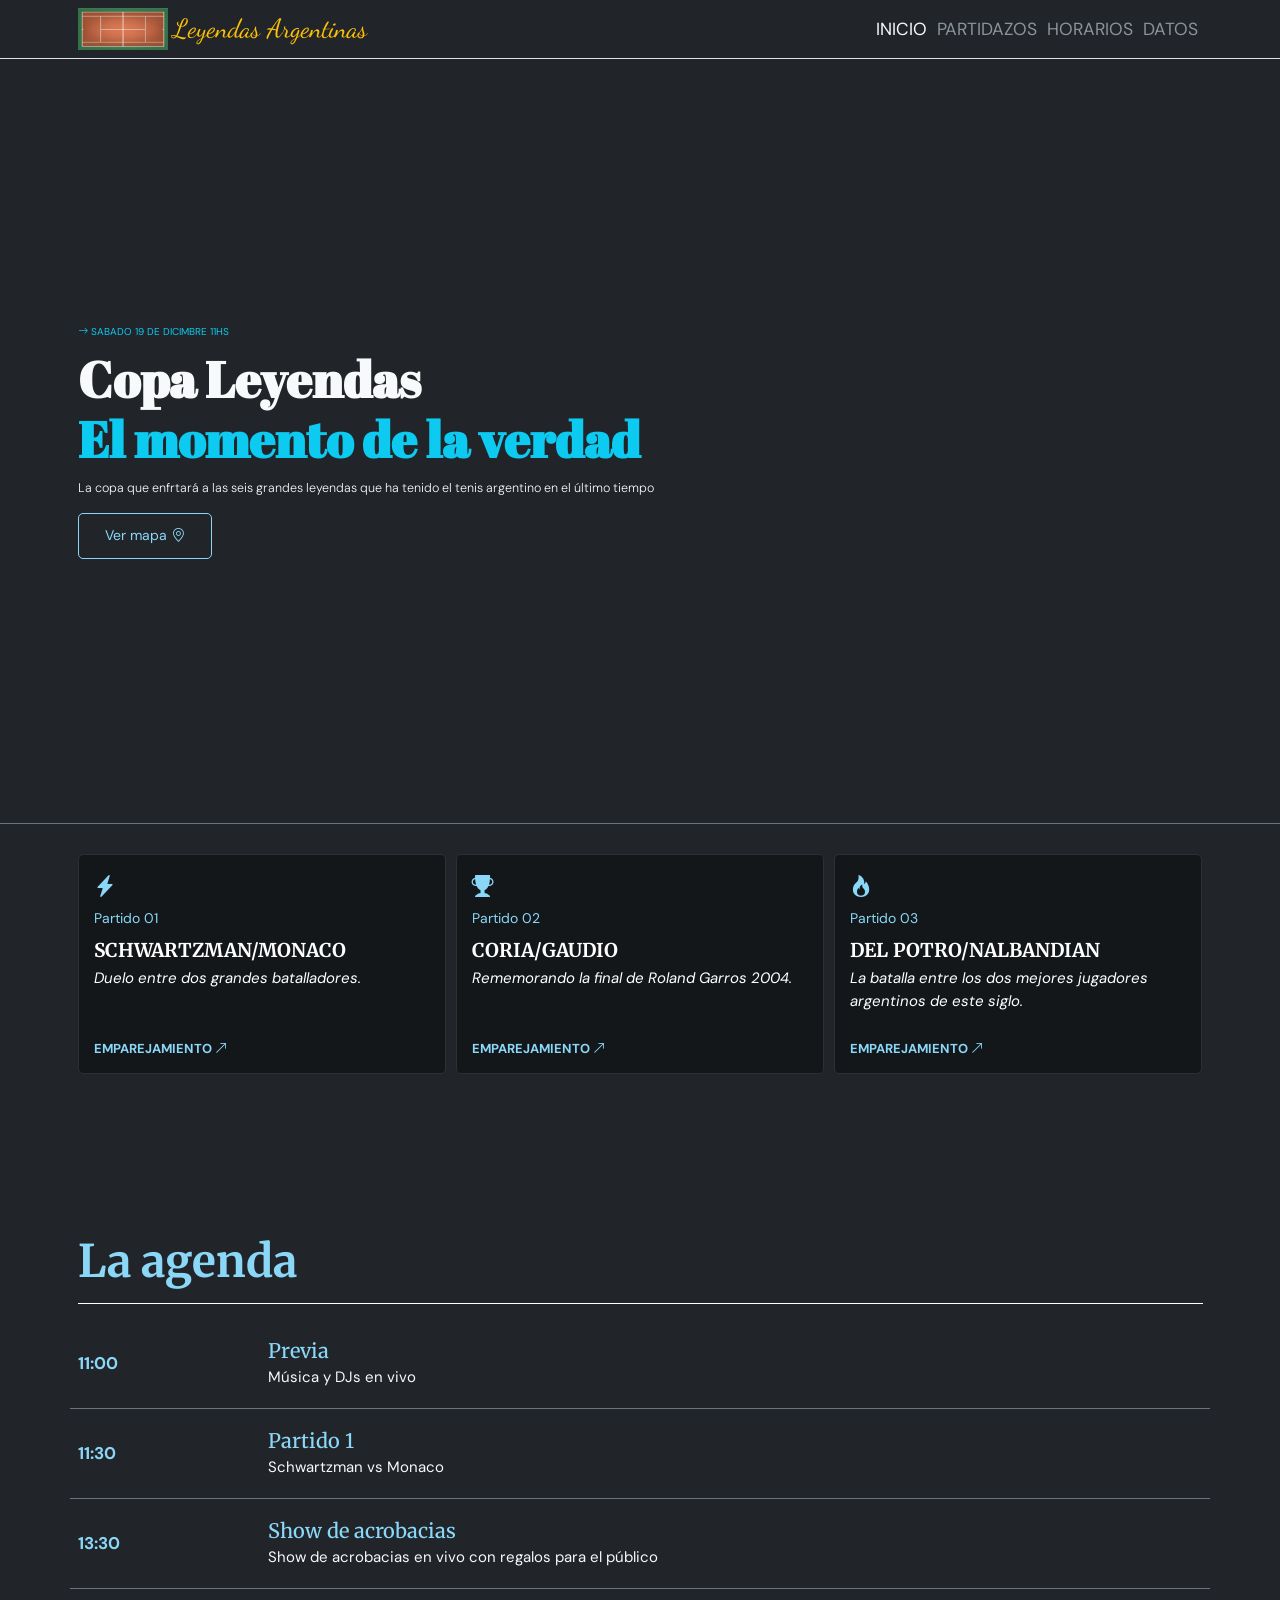
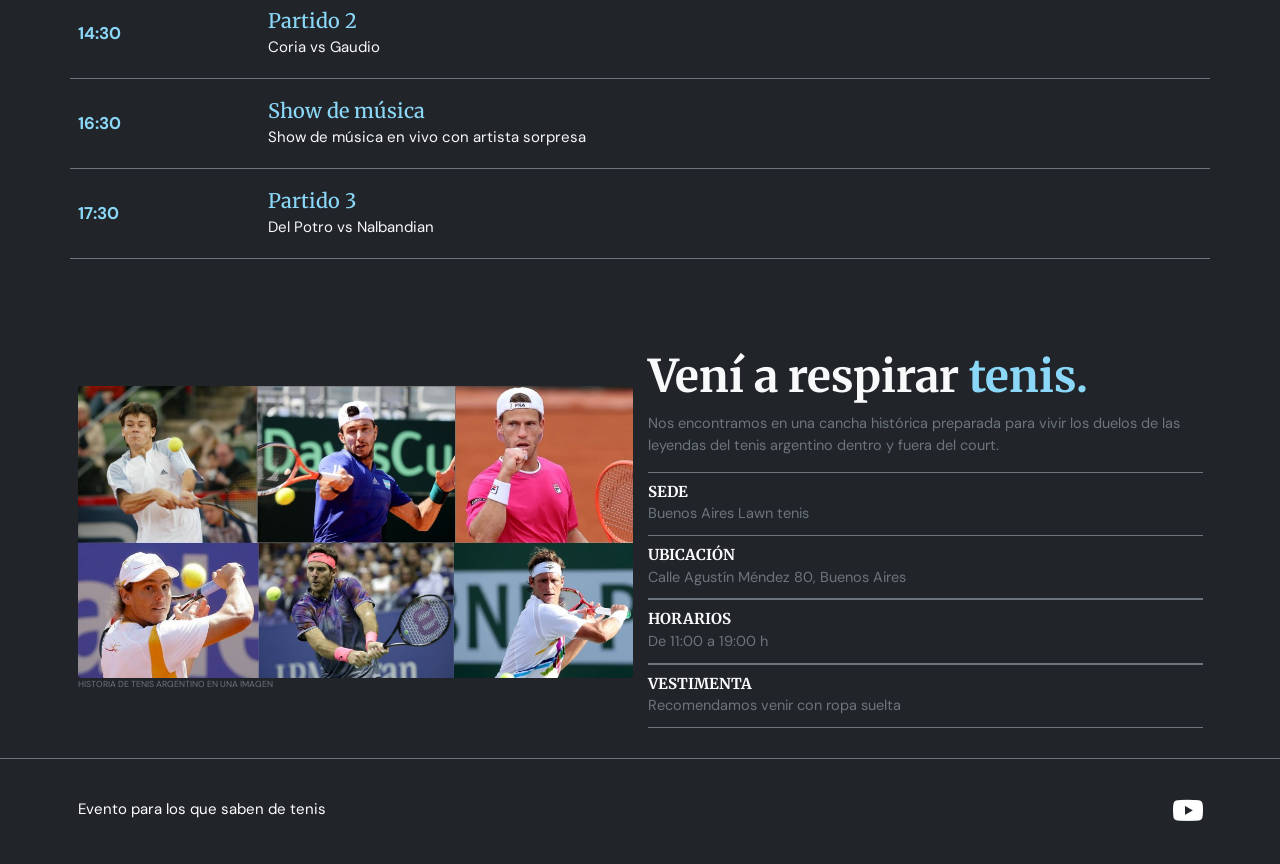
==== commit 81658f96: "finall" ====
--- a/index.html
+++ b/index.html
@@ -143,7 +143,7 @@
           alt="Leyendas del tenis argentino en Copa Leyendas"
           class="img-fluid rounded w-100"
         >
-        <p class="text-secondary small text-uppercase mt-2 mb-0">
+        <p class="text-secondary small text-uppercase mb-0">
           Historia de tenis argentino en una imagen
         </p>
       </div>
@@ -194,7 +194,7 @@
             <div class="row align-items-center gy-3">
                 <div class="col-md-6">
                     <div class="d-flex align-items-center gap-2 mb-2">
-                        <span class="display-5 fw-bold text-white">Evento para los que saben de tenis</span>
+                        <span class="frase text-white">Evento para los que saben de tenis</span>
                     </div>
                    
                 </div>
--- a/css/estilos.css
+++ b/css/estilos.css
@@ -178,4 +178,7 @@
 
 .link-youtube:hover {
   color: var(--youtube);
+}
+.frase {
+    font-size: 1.5em;
 }
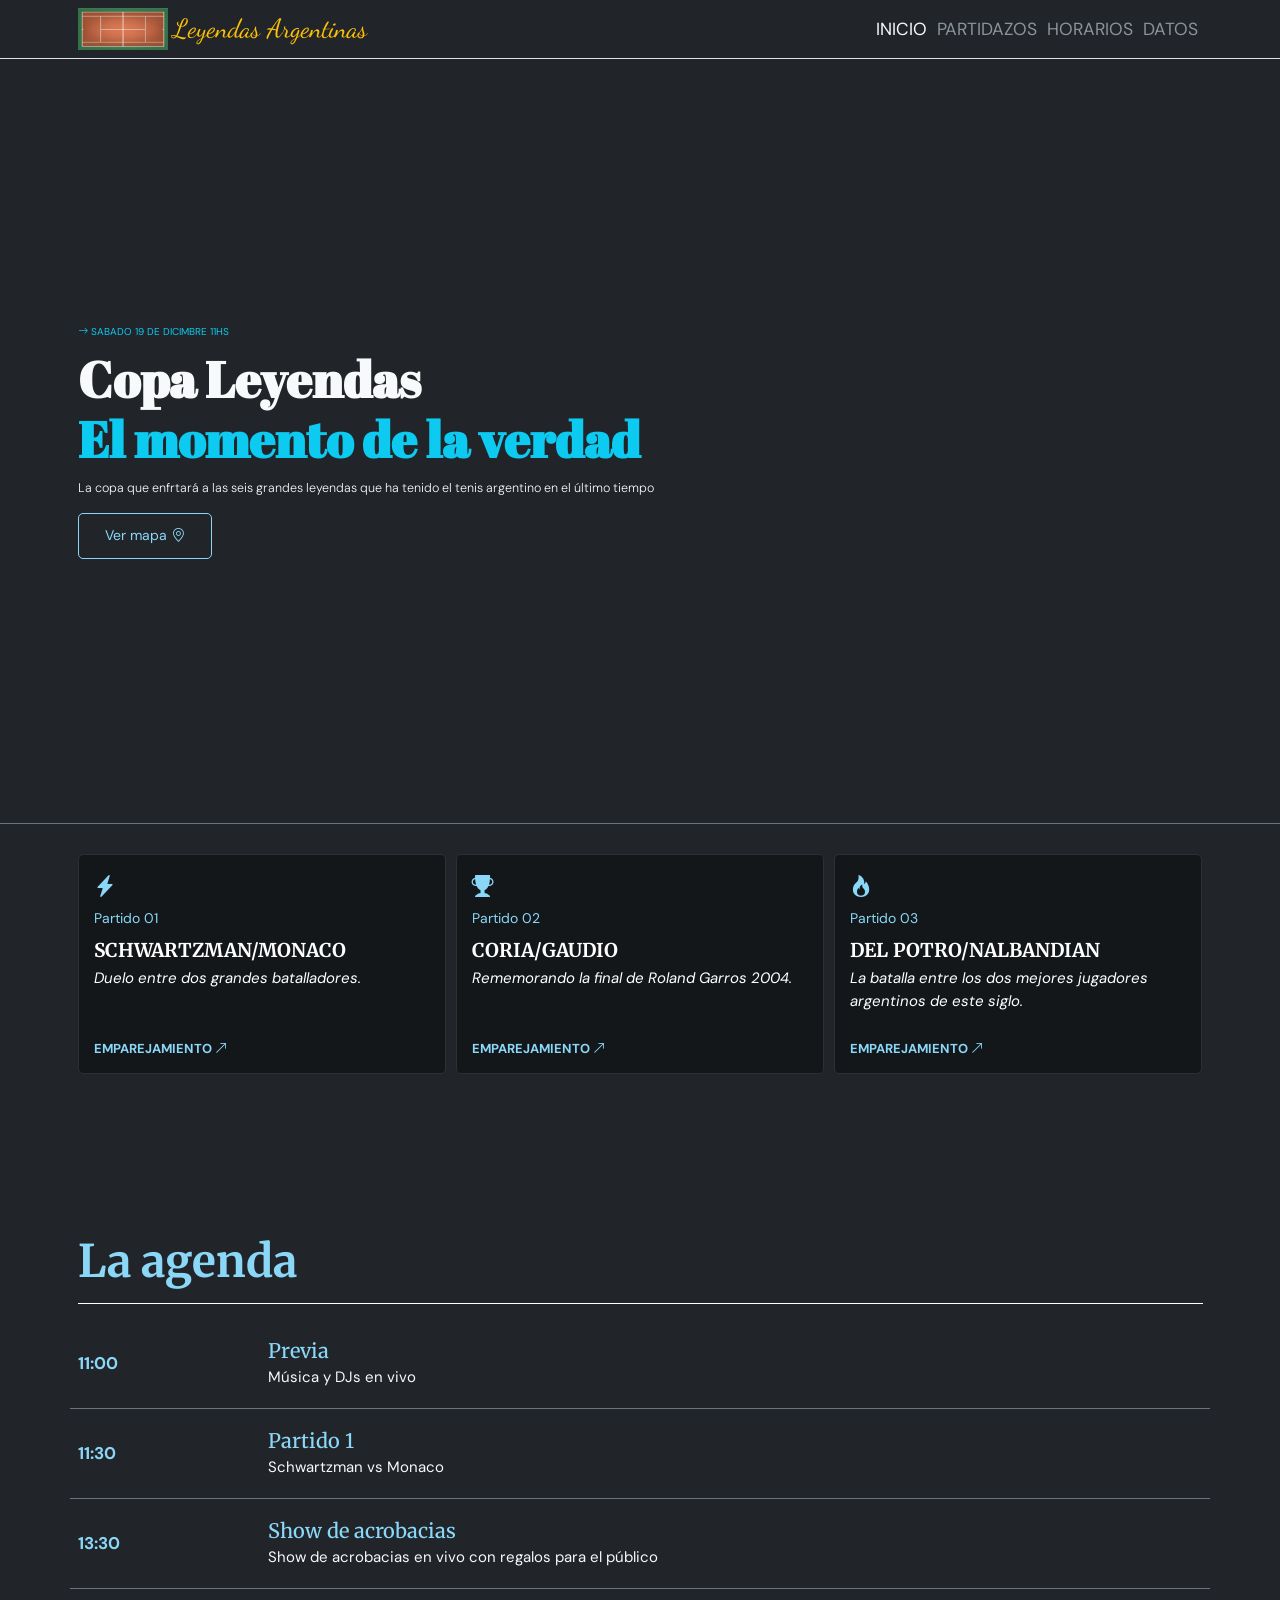
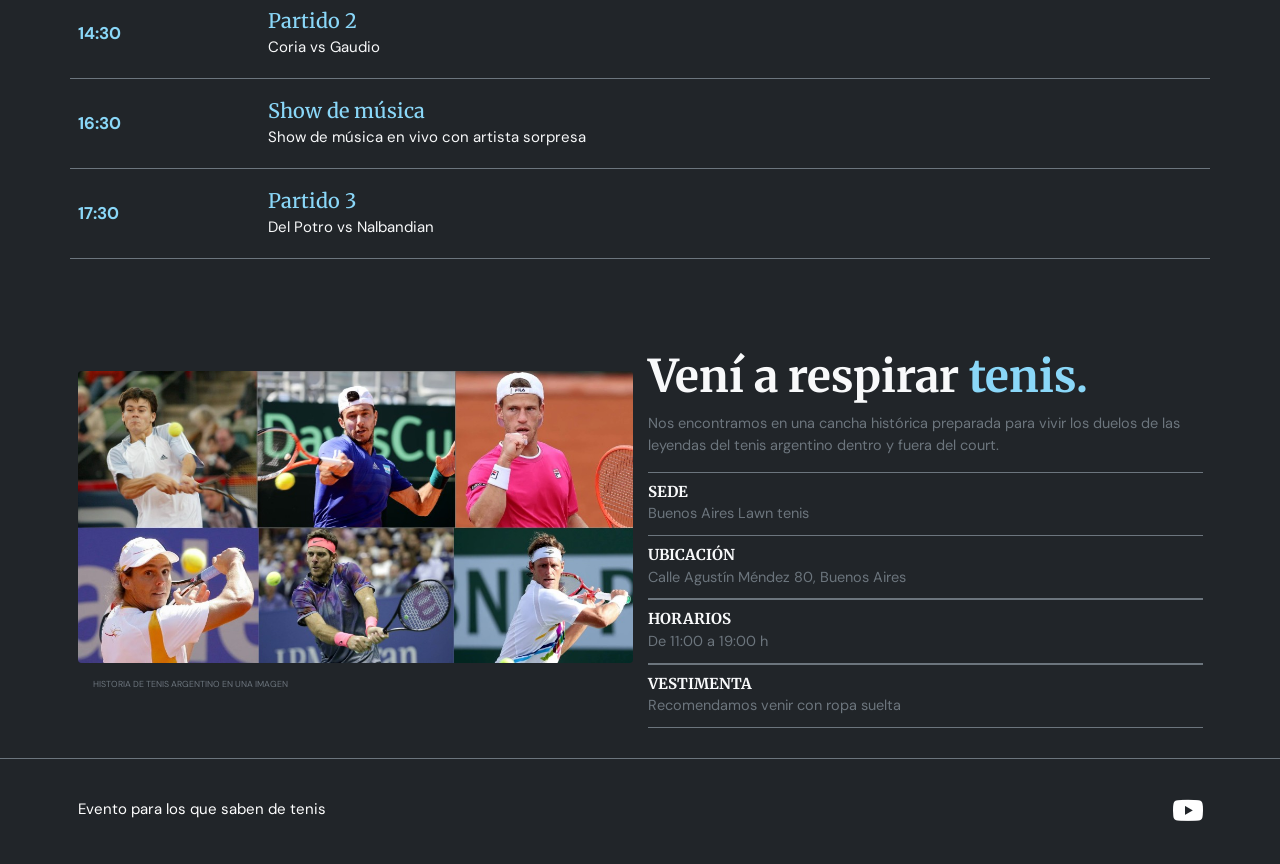
==== commit ff6a5615: "finalll" ====
--- a/index.html
+++ b/index.html
@@ -137,13 +137,13 @@
   <div class=" container">
     <div class="row g-4 align-items-center">
      
-      <div class="col-12 col-lg-6">
+      <div class="col-12 col-lg-6 ">
         <img
           src="img/tenistas.jpg"
           alt="Leyendas del tenis argentino en Copa Leyendas"
           class="img-fluid rounded w-100"
         >
-        <p class="text-secondary small text-uppercase mb-0">
+        <p class="text-secondary small text-uppercase p-4 mb-0">
           Historia de tenis argentino en una imagen
         </p>
       </div>
